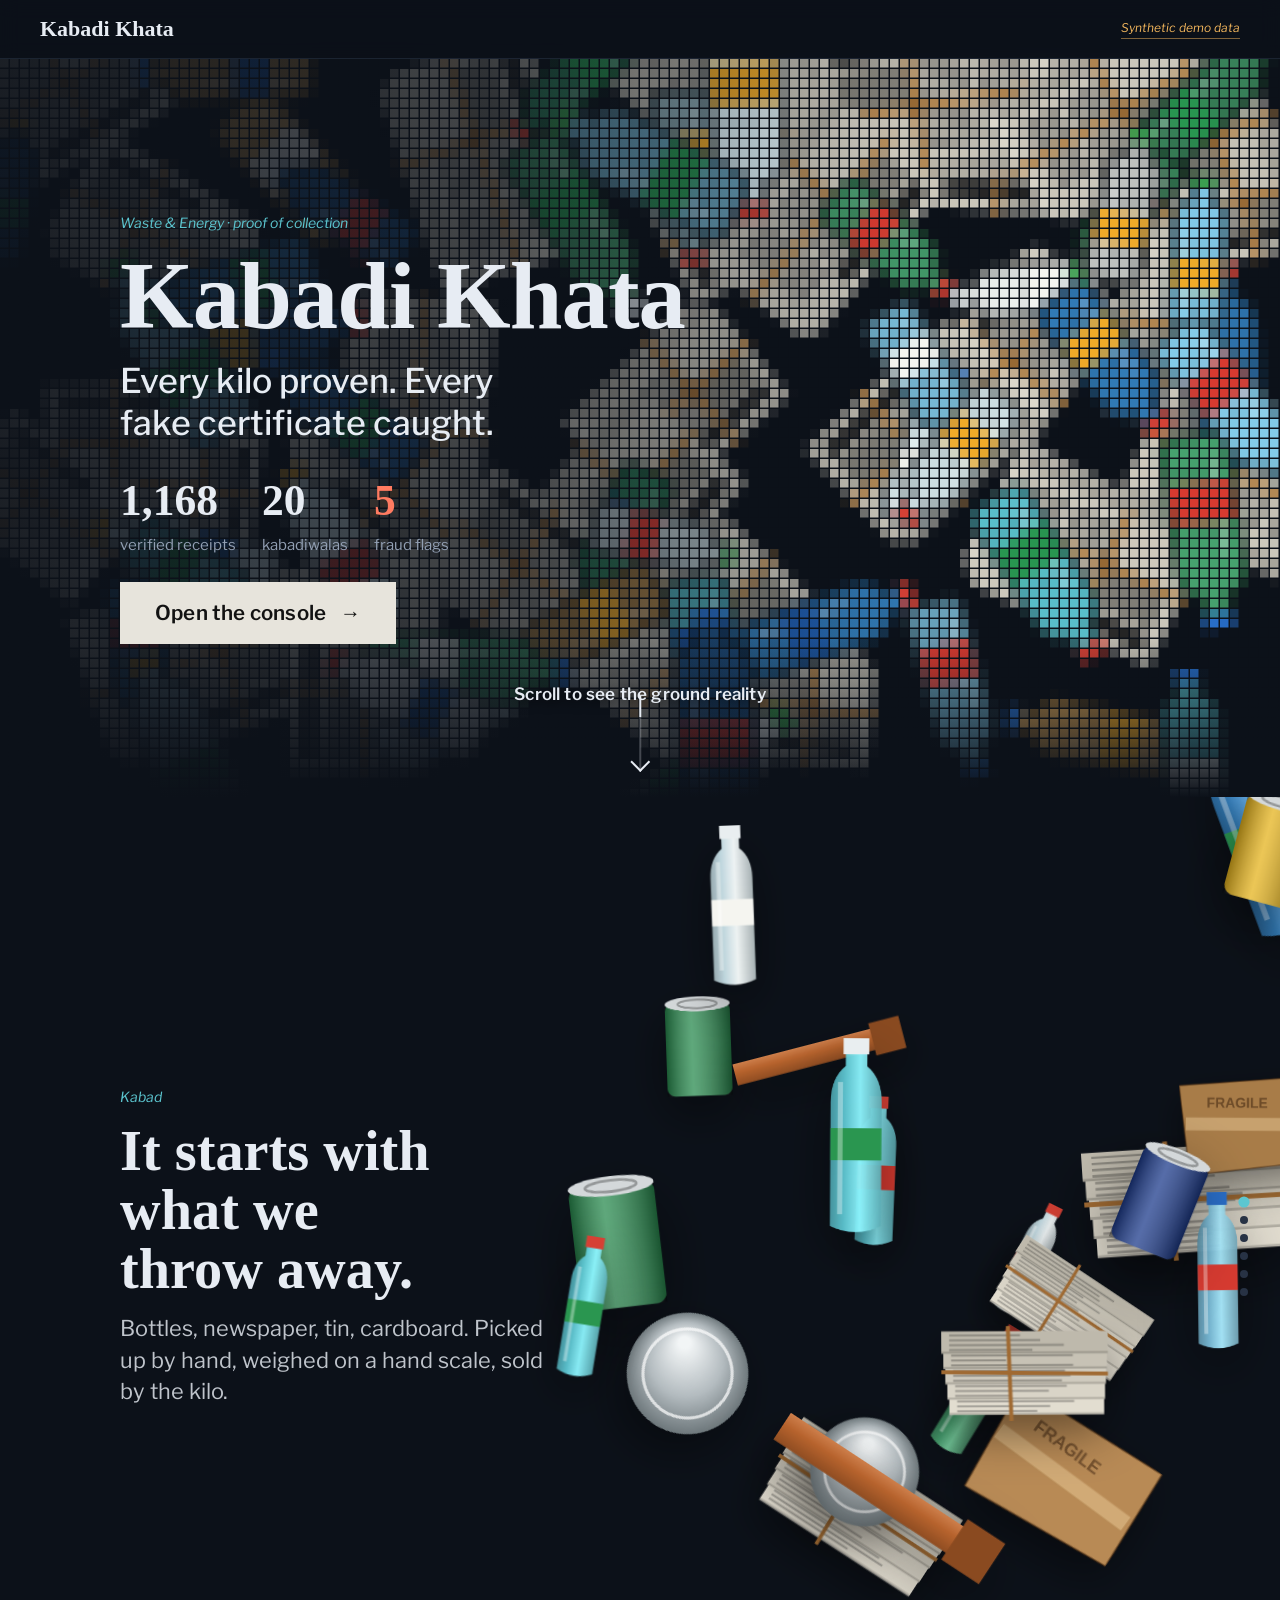
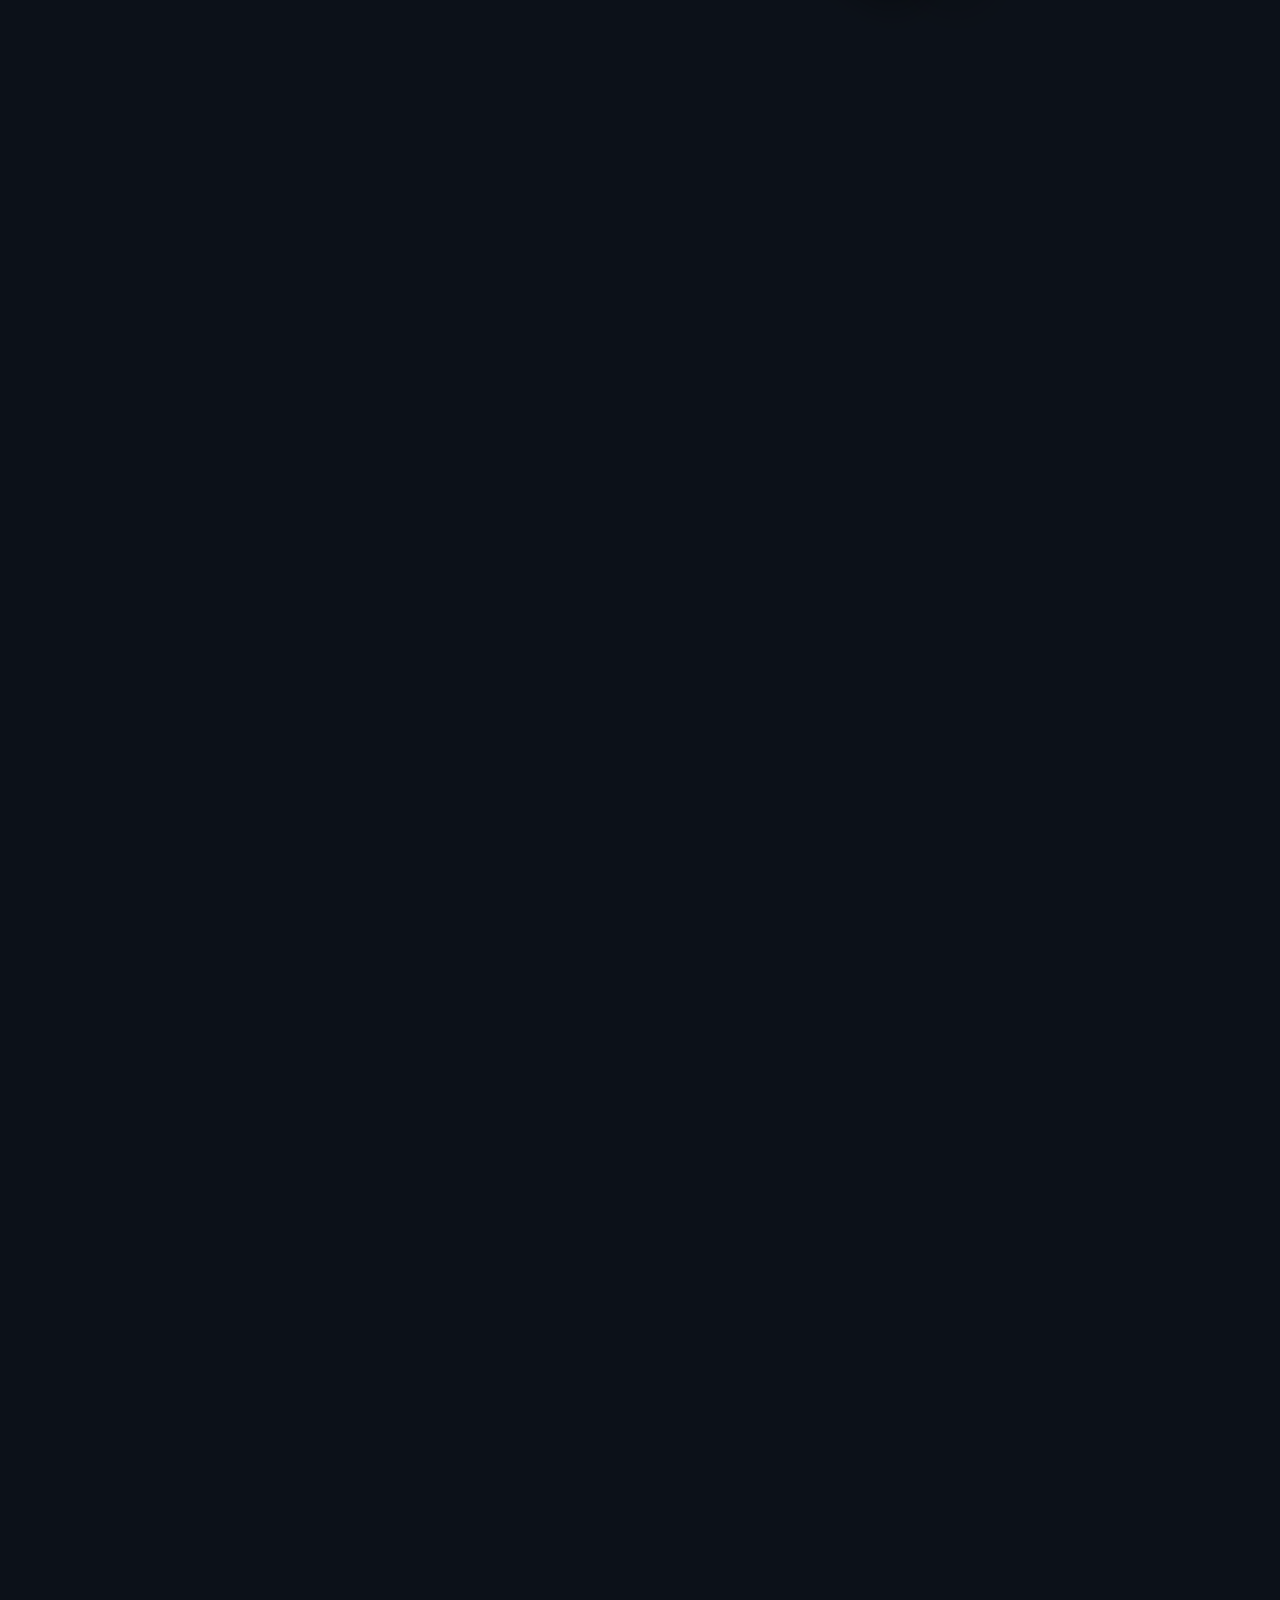
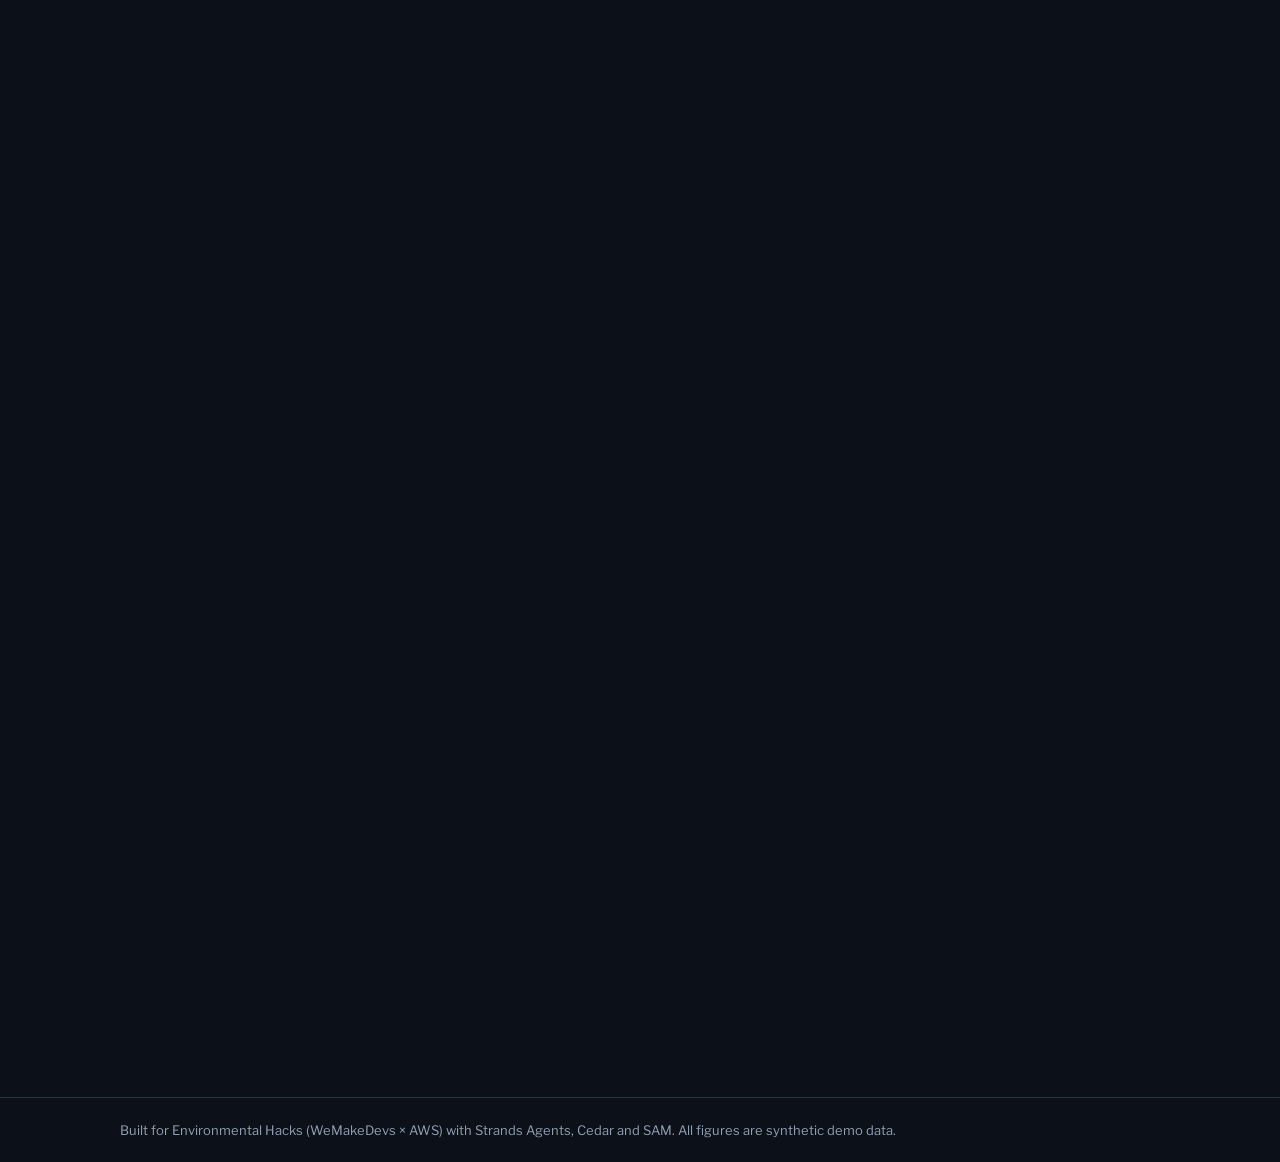
==== web/index.html @ 4a2516a5 "Landing: a scroll cue to the ground reality, and the story opens on a full scene instead of a blank " ====
<!doctype html>
<meta charset="utf-8">
<title>Kabadi Khata</title>
<meta name="description" content="Proof-of-collection ledger for kabadiwalas and a fraud radar for EPR recycling certificates.">
<link rel="preconnect" href="https://fonts.googleapis.com">
<link rel="stylesheet" href="https://fonts.googleapis.com/css2?family=Libre+Franklin:ital,wght@0,400;0,500;0,600;0,700;0,800;1,400&family=JetBrains+Mono:wght@400;600&family=Old+Standard+TT:ital,wght@0,400;0,700;1,400&display=swap">
<link rel="stylesheet" href="style.css">

<header class="topbar">
  <a class="brand" href="index.html"><span class="brand-mark" aria-hidden="true"></span>Kabadi Khata</a>
  <span class="spacer"></span>
  <span class="badge-synth" title="All data on this site is synthetic demo data">Synthetic demo data</span>
</header>

<main>
  <section class="hero" aria-label="Kabadi Khata">
    <canvas id="mosaic" aria-hidden="true"></canvas>
    <div id="tags" class="tags" aria-hidden="true"></div>
    <div class="hero-scrim"></div>
    <div class="hero-copy">
      <span class="eyebrow">Waste &amp; Energy · proof of collection</span>
      <h1>Kabadi Khata</h1>
      <p class="tagline">Every kilo proven. Every fake certificate caught.</p>
      <div class="stats" id="stats">
        <div class="stat"><b data-k="receipts">1,168</b><span>verified receipts</span></div>
        <div class="stat"><b data-k="kabadiwalas">20</b><span>kabadiwalas</span></div>
        <div class="stat alert"><b data-k="flags">5</b><span>fraud flags</span></div>
      </div>
      <div class="hero-actions">
        <a class="btn btn-primary btn-lg" href="console.html">Open the console <span class="arr">→</span></a>
      </div>
    </div>
    <a class="scroll-cue" href="#how"><span>Scroll to see the ground reality</span><i aria-hidden="true"></i></a>
  </section>

  <!-- Scroll story: the stage stays pinned; scrolling drives every scene (story.js). -->
  <section class="story" id="how" aria-label="Why Kabadi Khata">
    <div class="stage">

      <!-- 1. scrap flies in -->
      <div class="layer" id="sc-scrap">
        <div class="float-field" id="field" aria-hidden="true"></div>
        <div class="scrap-copy">
          <span class="eyebrow">Kabad</span>
          <h2 class="news-h">It starts with what we throw away.</h2>
          <p>Bottles, newspaper, tin, cardboard. Picked up by hand, weighed on a hand scale, sold by the kilo.</p>
        </div>
      </div>

      <!-- 2. a tied bundle of raddi (photo) -->
      <div class="layer" id="sc-bundle" aria-hidden="true">
        <div class="raddi" id="raddi">
          <img src="img/raddi.jpg" alt="">
          <img src="img/raddi-untied.jpg" alt="" class="untied" id="untied" onerror="this.remove()">
        </div>
        <span class="ai-label">AI-generated image</span>
      </div>

      <!-- 3. clipping one -->
      <div class="layer clip-layer" id="sc-clip1">
        <article class="clipping">
          <span class="topic">Recycling</span>
          <h2 class="clip-h">6 lakh fake recycling certificates</h2>
          <p class="clip-p"><mark id="hl1">In 2024, the NGT took up CPCB's finding of 6 lakh fake recycling (EPR) certificates from four plastic recyclers.</mark></p>
          <p class="clip-src">Source: SCC Online, 31 July 2024 (NGT notice to CPCB and MoEFCC)</p>
        </article>
        <div class="dof" aria-hidden="true"></div>
        <div class="big-red" id="big1">6,00,000</div>
      </div>

      <!-- 4. clipping two -->
      <div class="layer clip-layer" id="sc-clip2">
        <article class="clipping tilt">
          <span class="topic">The people behind it</span>
          <h2 class="clip-h">No receipt. No record.</h2>
          <p class="clip-p">Kabadiwalas <mark id="hl2">deal in cash, with no paper or GST trail</mark>, and experts want them recognised as collection agents.</p>
          <p class="clip-src">Paraphrased from Mongabay India, May 2026</p>
        </article>
        <div class="dof" aria-hidden="true"></div>
      </div>

      <!-- 5. her -->
      <div class="layer" id="sc-her">
        <div class="photo-wrap" id="photo"><img src="img/kabadiwala.jpg" alt="An elderly woman carrying a tied bundle of newspapers on her head (AI-generated image)"></div>
        <div class="photo-wrap close" id="photo2"><img src="img/kabadiwala-close.jpg" alt="Close-up of her face, eyes full of tears (AI-generated image)"></div>
        <div class="grain" aria-hidden="true"></div>
        <div class="her-copy" id="her1">
          <span class="eyebrow">This is who carries it</span>
          <h2 class="news-h">Every bundle of raddi passes through hands like hers.</h2>
        </div>
        <div class="her-copy end" id="her2">
          <h2 class="news-h">She is paid by the kilo, in cash. Nothing is written down.</h2>
          <ul>
            <li>No receipt, so no proof of what she earns, and no bank can see her work.</li>
            <li>The 2026 waste rules bar working with collectors who are not registered.</li>
            <li>Lakhs of kabadiwalas like her keep India's recycling running, and not one kilo of it is on paper.</li>
          </ul>
        </div>
        <span class="ai-label">AI-generated image</span>
      </div>

      <!-- 6. the answer -->
      <div class="layer" id="sc-cta">
        <div class="cta-copy">
          <span class="eyebrow">Kabadi Khata</span>
          <h2 class="news-h big">We put every kilo on paper.</h2>
          <p>A receipt for her, a fraud radar for the auditor, and proof a brand can check.</p>
          <div class="hero-actions"><a class="btn btn-primary btn-lg" href="console.html">Open the console <span class="arr">→</span></a></div>
        </div>
      </div>

      <ol class="story-dots" aria-hidden="true"><li></li><li></li><li></li><li></li><li></li><li></li></ol>
    </div>
  </section>
</main>

<footer>
  <div class="wrap">Built for Environmental Hacks (WeMakeDevs × AWS) with Strands Agents, Cedar and SAM. All figures are synthetic demo data.</div>
</footer>

<script src="mosaic.js"></script>
<script src="story.js"></script>
<script>
// Live numbers from the API when served by web/server.py; the static figures above stay if it is unreachable.
(async function () {
  const get = (p, who) => fetch("/api" + p, { headers: { "X-Principal": who } }).then((r) => (r.ok ? r.json() : Promise.reject(r.status)));
  try {
    const [flags, kws] = await Promise.all([get("/flags", "au-1"), get("/actors?role=kabadiwala", "au-1")]);
    const chains = await Promise.all(kws.map((k) => get("/receipts?collector_id=" + encodeURIComponent(k.actor_id), "au-1")));
    const n = chains.reduce((s, c) => s + c.receipts.length, 0);
    const set = (k, v) => { const el = document.querySelector(`[data-k="${k}"]`); if (el) el.textContent = v.toLocaleString("en-IN"); };
    set("receipts", n); set("kabadiwalas", kws.length);
    if (flags.length) set("flags", flags.length);
  } catch (e) { /* static preview: keep the seeded figures */ }
})();
</script>
---- web/style.css ----
/* Kabadi Khata web: bluish-black ground, bottle-cyan accent, receipt-mono for data. */
:root {
  --bg: #0c1119;          /* bluish black */
  --bg-2: #131a25;        /* raised surface */
  --bg-3: #1b2432;        /* hover / inset */
  --line: #273244;
  --fg: #e7ecf3;
  --muted: #929fb3;
  --accent: #5cc6d0;      /* PET-bottle cyan */
  --accent-ink: #0f2a2d;
  --ok: #7fd18b;
  --warn: #f2b65c;
  --bad: #ff7b61;
  --font-display: "Old Standard TT", Georgia, "Times New Roman", serif;
  --font-body: "Libre Franklin", "Helvetica Neue", Arial, sans-serif;
  --font-mono: "JetBrains Mono", ui-monospace, Menlo, monospace;
  color-scheme: dark;
}
* { box-sizing: border-box; }
body { background: var(--bg); color: var(--fg); font-family: var(--font-body); font-size: 16px; line-height: 1.55; margin: 0; }
a { color: var(--accent); }
:focus-visible { outline: 2px solid var(--accent); outline-offset: 3px; border-radius: 4px; }

/* top bar */
.topbar { position: sticky; top: env(safe-area-inset-top, 0px); z-index: 10; display: flex; align-items: center; gap: 12px;
  padding: 12px clamp(16px, 4vw, 40px); background: color-mix(in srgb, var(--bg) 82%, transparent); backdrop-filter: blur(10px);
  border-bottom: 1px solid color-mix(in srgb, var(--line) 60%, transparent); }
.brand { font-family: var(--font-display); font-weight: 700; font-size: 22px; letter-spacing: 0; color: var(--fg); text-decoration: none; display: flex; align-items: center; gap: 8px; }
.brand-mark { display: none; }
.spacer { flex: 1; }
.badge-synth { font-family: var(--font-body); font-size: 12px; font-style: italic; color: var(--warn); white-space: nowrap;
  border-bottom: 1px solid color-mix(in srgb, var(--warn) 50%, transparent); padding-bottom: 1px; }

/* buttons */
.btn { display: inline-flex; align-items: center; gap: 10px; font: 600 15px/1 var(--font-body); padding: 13px 20px; border-radius: 0;
  border: 1.5px solid transparent; cursor: pointer; text-decoration: none; transition: background .15s ease, color .15s ease; }
.btn-primary { background: #e7e4dc; color: #121212; border-color: #e7e4dc; }
.btn-primary:hover { background: transparent; color: #e7e4dc; }
.btn-ghost { background: transparent; color: var(--fg); border-color: var(--line); }
.btn-ghost:hover { border-color: var(--fg); }
/* the one action that matters on a screen is the biggest thing to click */
.btn-lg { font-size: clamp(18px, 1.6vw, 21px); padding: 20px 34px; gap: 14px; letter-spacing: .01em; }
.btn-lg .arr { transition: transform .2s; } .btn-lg:hover .arr { transform: translateX(5px); }
.hero-actions { align-items: center; gap: 14px 22px; }
.hero-actions .btn-ghost { border-color: transparent; padding-inline: 4px; text-decoration: underline; text-underline-offset: 5px; }
@media (max-width: 560px) { .hero-actions .btn-lg { width: 100%; justify-content: center; } }

/* hero */
.hero { position: relative; height: clamp(540px, 82vh, 780px); overflow: hidden; }
.hero canvas { position: absolute; inset: 0; width: 100%; height: 100%; display: block; cursor: crosshair; }
.hero-scrim { position: absolute; inset: 0; pointer-events: none;
  background: linear-gradient(90deg, color-mix(in srgb, var(--bg) 92%, transparent) 0%, color-mix(in srgb, var(--bg) 70%, transparent) 38%, transparent 70%),
              linear-gradient(0deg, var(--bg) 0%, transparent 22%); }
.hero-copy { position: absolute; left: max(clamp(16px, 4vw, 40px), calc((100% - 1120px) / 2 + clamp(16px, 4vw, 40px))); bottom: clamp(120px, 17vh, 170px); max-width: min(700px, calc(100% - 32px));
  display: grid; gap: 18px; pointer-events: none; }
.hero-copy > * { pointer-events: auto; }
.eyebrow { font-family: var(--font-body); font-size: 14px; font-style: italic; color: var(--accent); }
.hero h1 { font-family: var(--font-display); font-weight: 700; font-size: clamp(48px, 7.4vw, 96px); line-height: .95; letter-spacing: -.01em; margin: 0; }
.hero .tagline { font-size: clamp(24px, 3vw, 34px); line-height: 1.25; color: var(--fg); margin: 0; text-wrap: balance; font-weight: 500; }
.stats { display: flex; flex-wrap: wrap; gap: 10px 26px; margin: 4px 0 6px; }
.stat { display: grid; gap: 0; }
.stat b { font-family: var(--font-display); font-weight: 700; font-size: clamp(34px, 3.4vw, 44px); font-variant-numeric: tabular-nums; }
.stat span { font-size: 15px; color: var(--muted); }
.stat.alert b { color: var(--bad); }
.hero-actions { display: flex; flex-wrap: wrap; gap: 10px; }
.hint { font-family: var(--font-mono); font-size: 11px; color: var(--muted); position: absolute; right: clamp(16px, 4vw, 40px); bottom: 18px; pointer-events: none; }

/* receipt tags that pop out of the mosaic */
.tags { position: absolute; inset: 0; pointer-events: none; }
.tag { position: absolute; transform: translate(-50%, -120%) scale(.8); opacity: 0; transition: opacity .18s ease, transform .18s ease;
  font-family: var(--font-mono); font-size: 11px; line-height: 1.35; white-space: nowrap; color: #1d2422;
  background: #f4f1e6; padding: 6px 8px 7px; border-radius: 0; box-shadow: 0 6px 18px rgba(0,0,0,.35);
  border-top: 2px dashed #c9c3b0; }
.tag.on { opacity: 1; transform: translate(-50%, -120%) scale(1); }
.tag .ok { color: #2f8a46; font-weight: 600; }
.tag .id { color: #6b6a63; }

/* sections below the hero */
.wrap { max-width: 1120px; margin: 0 auto; padding-inline: clamp(16px, 4vw, 40px); }
.problem { padding-block: 56px 24px; display: grid; gap: 10px; max-width: 70ch; }
.problem p { margin: 0; color: var(--muted); }
.problem .big { font-family: var(--font-display); font-size: clamp(24px, 3.2vw, 34px); line-height: 1.15; color: var(--fg); letter-spacing: -.02em; text-wrap: balance; }
.steps { display: grid; grid-template-columns: repeat(auto-fit, minmax(240px, 1fr)); gap: 14px; padding-block: 24px 72px; }
.step { background: var(--bg-2); border: 1px solid var(--line); border-radius: 14px; padding: 20px; display: grid; gap: 8px; align-content: start; min-width: 0; }
.step .n { font-family: var(--font-mono); font-size: 12px; color: var(--accent); }
.step h3 { font-family: var(--font-display); font-size: 20px; margin: 0; letter-spacing: -.01em; }
.step p { margin: 0; color: var(--muted); font-size: 15px; }
footer { border-top: 1px solid var(--line); padding-block: 22px; color: var(--muted); font-size: 13px; }

@media (prefers-reduced-motion: reduce) { .tag, .btn { transition: none; } }

/* ---------- scroll story ---------- */
.story { position: relative; height: 1100vh; }
.stage { position: sticky; top: 0; height: 100vh; overflow: hidden; }
.layer { position: absolute; inset: 0; opacity: 0; visibility: hidden; will-change: opacity, transform; }
.story-dots { position: absolute; right: clamp(12px, 3vw, 32px); top: 50%; transform: translateY(-50%); list-style: none; margin: 0; padding: 0; display: grid; gap: 10px; z-index: 5; }
.story-dots li { width: 8px; height: 8px; border-radius: 50%; background: var(--line); transition: background .2s, transform .2s; }
.story-dots li.on { background: var(--accent); transform: scale(1.4); }
.news-h { font-family: var(--font-display); font-weight: 700; font-size: clamp(30px, 4.4vw, 58px); line-height: 1.05; letter-spacing: 0; margin: 0; text-wrap: balance; }
.news-h.big { font-size: clamp(40px, 6vw, 84px); }

/* 1. floating scrap */
.float-field { position: absolute; inset: 0; }
.float-field canvas { position: absolute; left: 0; top: 0; will-change: transform; filter: drop-shadow(0 18px 24px rgba(0,0,0,.45)); }
.scrap-copy { position: absolute; left: max(clamp(16px, 4vw, 40px), calc((100% - 1120px) / 2 + clamp(16px, 4vw, 40px))); top: 50%; transform: translateY(-50%);
  max-width: min(440px, calc(100% - 32px)); display: grid; gap: 14px; z-index: 2; }
.scrap-copy p, .her-copy p, .cta-copy p { margin: 0; color: var(--fg); opacity: .82; font-size: clamp(19px, 1.7vw, 23px); line-height: 1.45; }

/* 2. bundle of raddi (photo) */
#sc-bundle { background: #0a0d12; }
.raddi { position: absolute; left: 50%; top: 50%; width: 100vw; aspect-ratio: 2400 / 1792; transform-origin: 0 0; will-change: transform; }
.raddi img { position: absolute; inset: 0; width: 100%; height: 100%; object-fit: cover; display: block; }
.raddi img.untied { opacity: 0; }
@media (max-aspect-ratio: 2400/1792) { .raddi { width: auto; height: 100vh; } }

/* 3-4. clippings: a camera close-up of real newsprint */
.clip-layer { display: grid; place-items: center; background: #0a0d12; perspective: 1400px; }
.clipping { position: relative; width: min(1500px, 116vw); min-height: 78vh; padding: 9vh 12vw 9vh 16vw; color: #1a1a19; display: grid; align-content: center; gap: 22px;
  background-color: #e4e2dc; transform-style: preserve-3d; box-shadow: 0 50px 120px rgba(0,0,0,.7);
  background-image:
    radial-gradient(ellipse at 38% 32%, rgba(255,255,255,.35), rgba(255,255,255,0) 55%),
    url("data:image/svg+xml,%3Csvg xmlns='http://www.w3.org/2000/svg' width='220' height='220'%3E%3Cfilter id='n'%3E%3CfeTurbulence type='fractalNoise' baseFrequency='.75' numOctaves='3' seed='4'/%3E%3CfeColorMatrix values='0 0 0 0 .2  0 0 0 0 .2  0 0 0 0 .18  0 0 0 .22 0'/%3E%3C/filter%3E%3Crect width='220' height='220' filter='url(%23n)'/%3E%3C/svg%3E"); }
.clipping::before { content: ""; position: absolute; left: 2.5vw; top: 6vh; bottom: 6vh; width: 9vw;     /* the neighbouring column, cut off */
  background: repeating-linear-gradient(180deg, rgba(30,30,30,.55) 0 3px, transparent 3px 15px); filter: blur(1.2px); opacity: .55;
  mask-image: linear-gradient(90deg, #000 40%, transparent); border-right: 1px solid rgba(0,0,0,.25); }
.clipping::after { content: ""; position: absolute; inset: 0; pointer-events: none;                    /* uneven light, lens falloff */
  background: radial-gradient(ellipse 75% 70% at 46% 46%, transparent 45%, rgba(10,12,18,.55) 100%); }
.clip-layer .dof { position: absolute; inset: 0; pointer-events: none; backdrop-filter: blur(2.5px); -webkit-backdrop-filter: blur(2.5px);
  mask-image: radial-gradient(ellipse 60% 55% at 46% 48%, transparent 55%, #000 95%); -webkit-mask-image: radial-gradient(ellipse 60% 55% at 46% 48%, transparent 55%, #000 95%); }
.clipping .topic, .clipping .clip-h, .clipping .clip-p, .clipping .clip-src { position: relative; z-index: 1; text-shadow: 0 0 .7px rgba(0,0,0,.55), 0 0 2px rgba(0,0,0,.12); }
.topic { font-family: var(--font-body); font-weight: 700; letter-spacing: .14em; text-transform: uppercase; font-size: clamp(14px, 1.3vw, 19px); width: fit-content; border-bottom: 5px solid #1a1a19; padding-bottom: 6px; }
.clip-h { font-family: "Old Standard TT", Georgia, serif; font-weight: 700; font-size: clamp(40px, 6.4vw, 104px); line-height: 1; margin: 0; letter-spacing: -.01em; text-wrap: balance;
  border-bottom: 5px solid #b0251c; padding-bottom: 18px; max-width: 16ch; }
.clip-p { font-family: "Old Standard TT", Georgia, serif; font-style: italic; font-size: clamp(22px, 2.9vw, 44px); line-height: 1.3; margin: 0; max-width: 30ch; }
.clip-p mark { color: inherit; mix-blend-mode: multiply; padding: .02em .12em;
  background: linear-gradient(100deg, rgba(198,232,40,.0) 0, rgba(198,232,40,.92) .4em, rgba(206,240,52,.88) calc(100% - .5em), rgba(198,232,40,.0) 100%) no-repeat 0 62% / var(--hl, 0%) 86%;
  box-decoration-break: clone; -webkit-box-decoration-break: clone; }
.clip-src { font-family: var(--font-mono); font-size: 13px; color: #55534c; margin: 0; }
.big-red { position: absolute; left: 50%; top: 50%; transform: translate(-50%, -50%) scale(.3); opacity: 0; pointer-events: none; z-index: 4;
  font-family: var(--font-display); font-weight: 700; font-size: clamp(80px, 17vw, 260px); letter-spacing: -.05em; color: var(--bad);
  text-shadow: 0 10px 50px rgba(0,0,0,.6); white-space: nowrap; }

/* 5. her */
#sc-her { background: #07090d; }
.photo-wrap { position: absolute; left: 50%; top: 50%; height: 88vh; aspect-ratio: 591 / 1024; transform-origin: 0 0; will-change: transform; }
.photo-wrap img { width: 100%; height: 100%; display: block; filter: contrast(1.05); }
.photo-wrap.close { aspect-ratio: 1792 / 2400; opacity: 0; }
.her-copy ul { margin: 0; padding-left: 1.1em; display: grid; gap: 8px; color: var(--fg); font-size: 17px; }
.grain { position: absolute; inset: 0; pointer-events: none; opacity: .18; mix-blend-mode: overlay;
  background-image: url("data:image/svg+xml,%3Csvg xmlns='http://www.w3.org/2000/svg' width='200' height='200'%3E%3Cfilter id='g'%3E%3CfeTurbulence type='fractalNoise' baseFrequency='.85' numOctaves='3'/%3E%3C/filter%3E%3Crect width='200' height='200' filter='url(%23g)'/%3E%3C/svg%3E"); }
.her-copy { position: absolute; left: max(clamp(16px, 4vw, 40px), calc((100% - 1120px) / 2 + clamp(16px, 4vw, 40px))); top: 50%; transform: translateY(-50%);
  max-width: min(420px, calc(100% - 32px)); display: grid; gap: 14px; z-index: 2; padding: 22px; background: rgba(7,9,13,.74); }
.her-copy.end { left: 50%; right: auto; top: auto; bottom: 6vh; transform: translateX(-50%); opacity: 0; max-width: min(860px, calc(100% - 32px)); width: max-content; text-align: center; justify-items: center; background: rgba(7,9,13,.8); }
.her-copy.end .news-h { font-size: clamp(28px, 3.4vw, 48px); }
.her-copy.end ul { text-align: left; font-size: clamp(17px, 1.5vw, 21px); gap: 10px; }
.ai-label { position: absolute; right: 18px; bottom: 16px; font-family: var(--font-mono); font-size: 11px; color: #c9c9c9; background: rgba(0,0,0,.55); padding: 3px 8px; z-index: 3; }

/* 6. answer */
#sc-cta { display: grid; place-items: center; text-align: center; }
.cta-copy { display: grid; gap: 16px; justify-items: center; max-width: 760px; padding-inline: 20px; }

/* reduced motion: no pinning, every scene shown in its final state */
.story.static { height: auto; }
.story.static .stage { position: static; height: auto; display: grid; }
.story.static .layer { position: relative; min-height: 100vh; opacity: 1; visibility: visible; }
@media (max-width: 760px) { .scrap-copy, .her-copy { top: auto; bottom: 8vh; transform: none; } .her-copy.end { bottom: 6vh; transform: translateX(-50%); width: auto; } }
@media (max-width: 700px) {
  .hero-scrim { background: linear-gradient(0deg, var(--bg) 0%, color-mix(in srgb, var(--bg) 88%, transparent) 55%, color-mix(in srgb, var(--bg) 35%, transparent) 80%, transparent 100%); }
  .hint { display: none; }
}

/* a reason to scroll: the cue at the bottom of the hero */
html { scroll-behavior: smooth; }
.scroll-cue { position: absolute; left: 50%; bottom: 26px; transform: translateX(-50%); z-index: 3; display: grid; justify-items: center; gap: 10px;
  color: var(--fg); text-decoration: none; font-size: 17px; font-weight: 600; letter-spacing: .01em; text-shadow: 0 2px 12px rgba(0,0,0,.8); white-space: nowrap; text-align: center; }
.scroll-cue i { position: relative; width: 2px; height: 54px; background: color-mix(in srgb, var(--fg) 25%, transparent); overflow: hidden; }
.scroll-cue i::before { content: ""; position: absolute; left: 0; top: -40%; width: 100%; height: 40%; background: var(--fg); animation: drip 1.6s cubic-bezier(.6,0,.4,1) infinite; }
.scroll-cue i::after { content: ""; position: absolute; left: 50%; bottom: 0; width: 12px; height: 12px; border-right: 2px solid var(--fg); border-bottom: 2px solid var(--fg);
  transform: translate(-50%, -2px) rotate(45deg); }
.scroll-cue i { overflow: visible; }
.scroll-cue:hover span { text-decoration: underline; text-underline-offset: 5px; }
@keyframes drip { 0% { top: -40%; } 100% { top: 100%; } }
.hint { bottom: auto; top: 18px; }
@media (max-width: 700px) { .scroll-cue { bottom: 16px; font-size: 15px; } .scroll-cue i { height: 40px; } }
@media (prefers-reduced-motion: reduce) { html { scroll-behavior: auto; } .scroll-cue i::before { animation: none; top: 0; height: 100%; } }
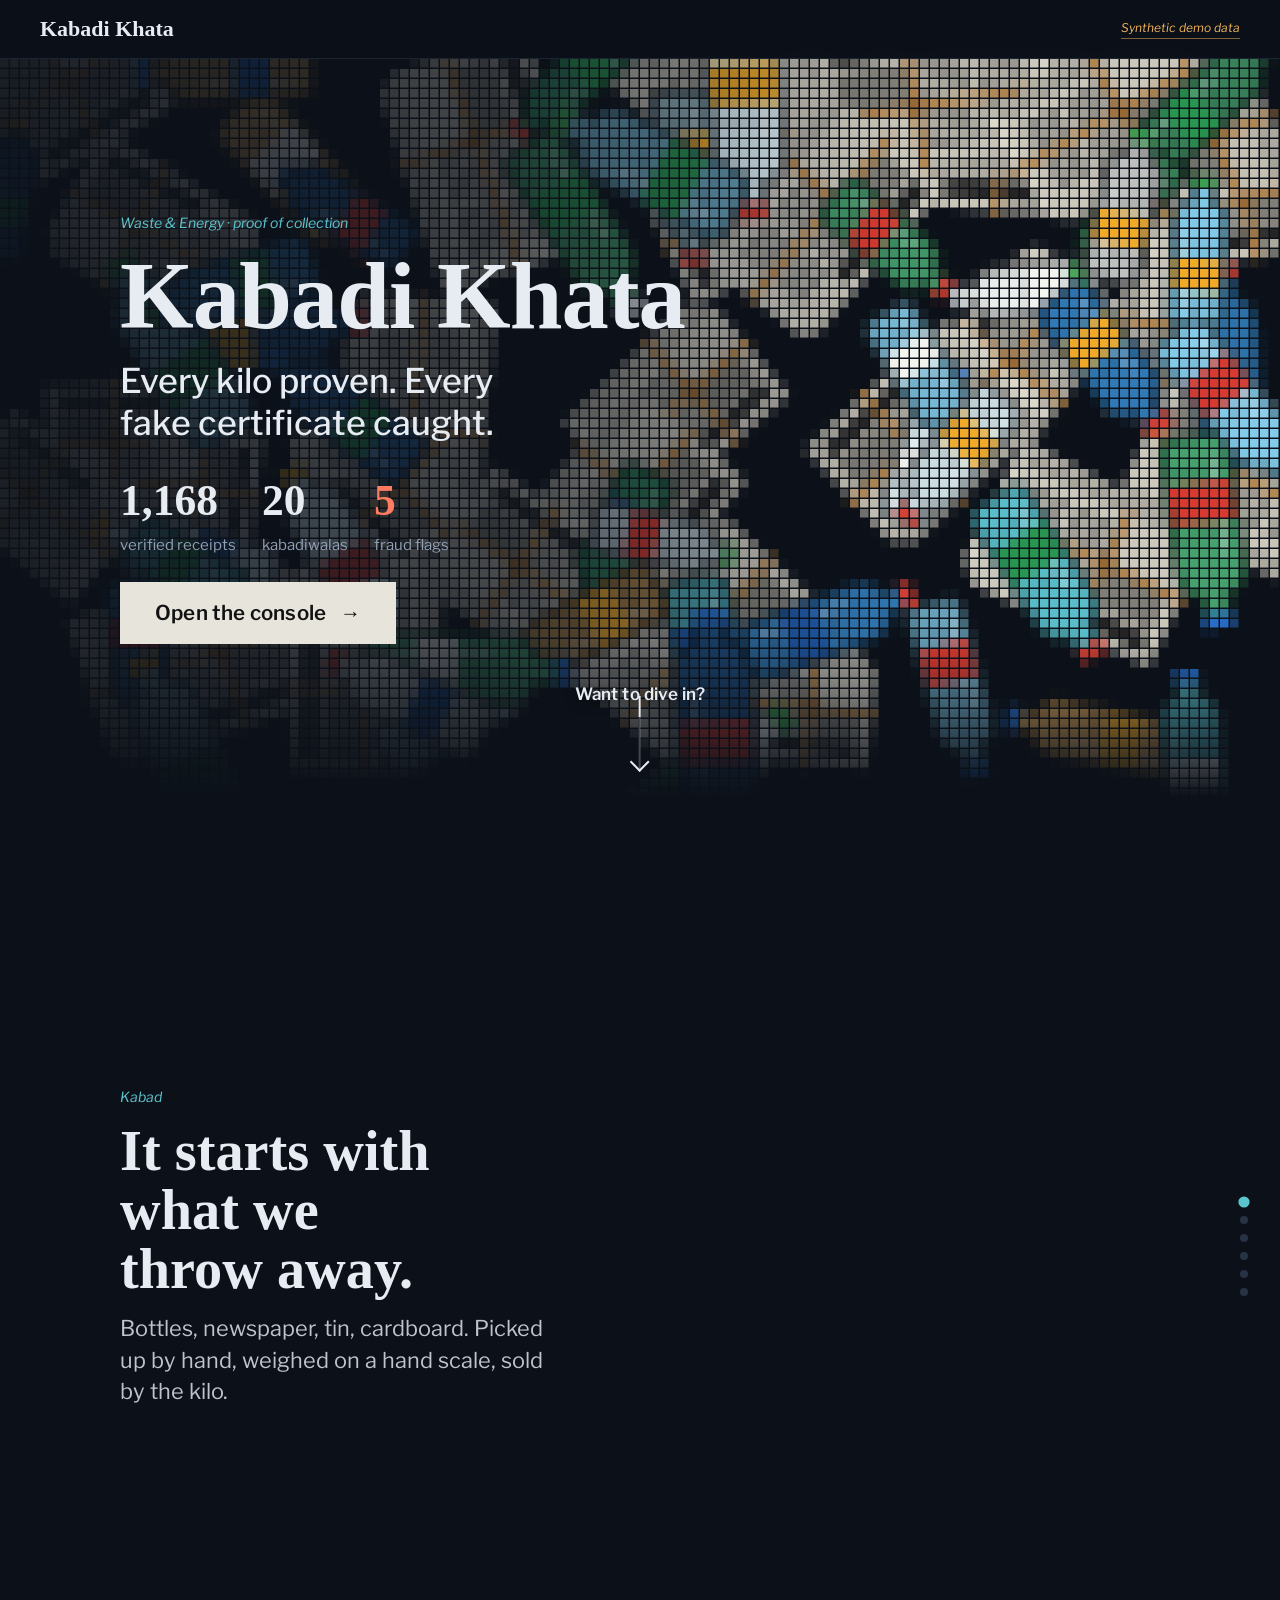
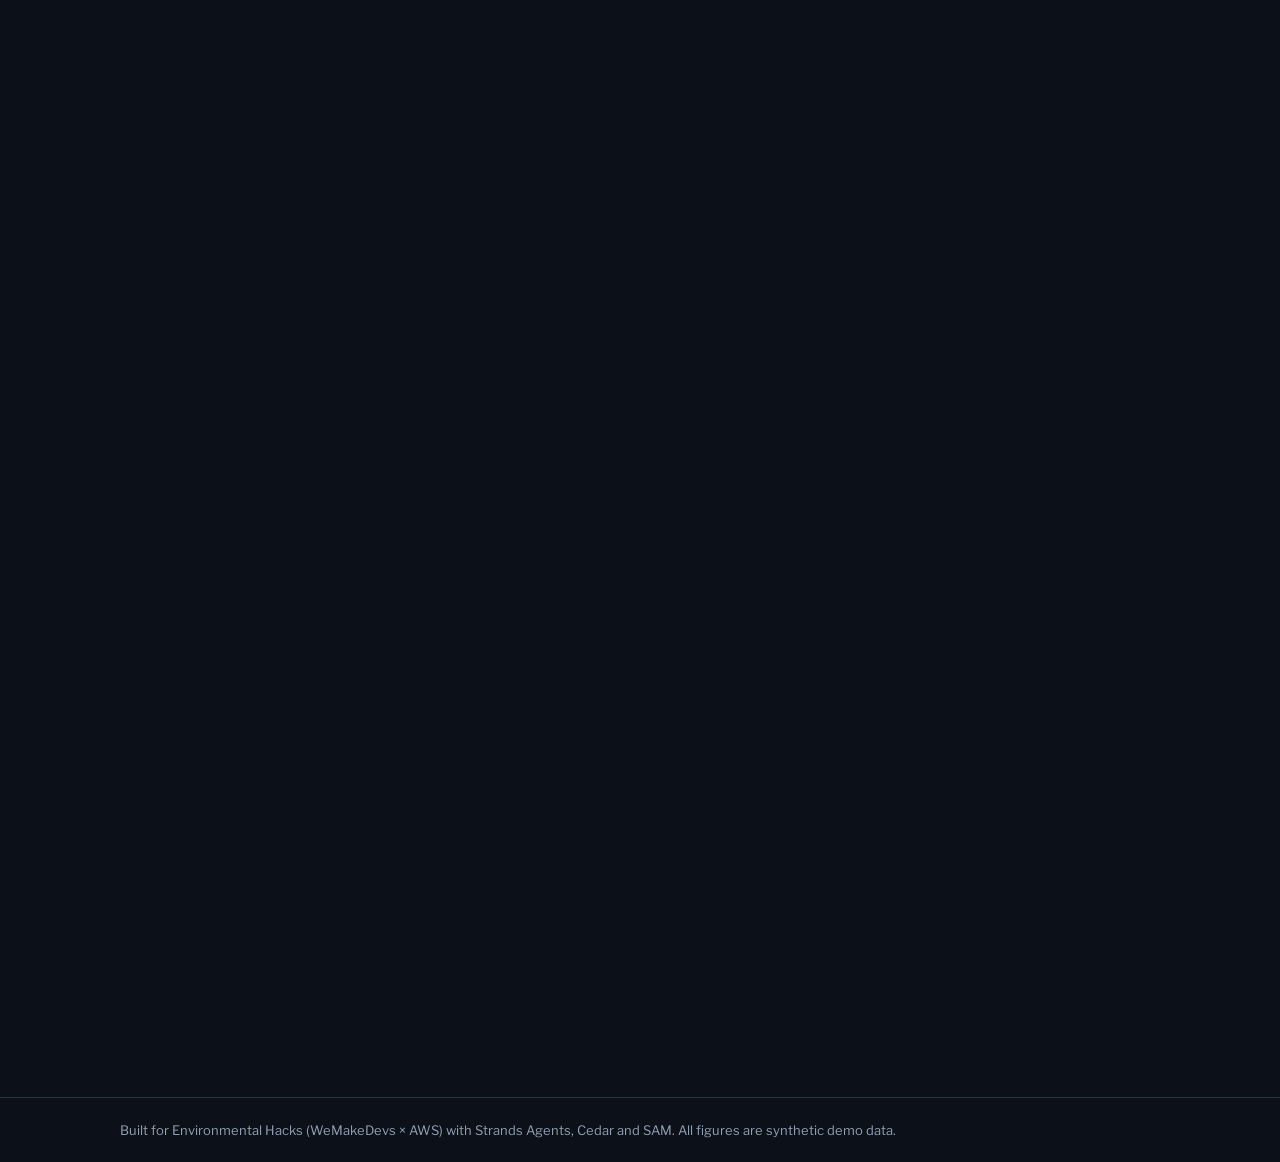
==== commit f1c316ff: "Landing: scroll cue reads "Want to dive in?"" ====
--- a/web/index.html
+++ b/web/index.html
@@ -30,7 +30,7 @@
         <a class="btn btn-primary btn-lg" href="console.html">Open the console <span class="arr">→</span></a>
       </div>
     </div>
-    <a class="scroll-cue" href="#how"><span>Scroll to see the ground reality</span><i aria-hidden="true"></i></a>
+    <a class="scroll-cue" href="#how"><span>Want to dive in?</span><i aria-hidden="true"></i></a>
   </section>
 
   <!-- Scroll story: the stage stays pinned; scrolling drives every scene (story.js). -->
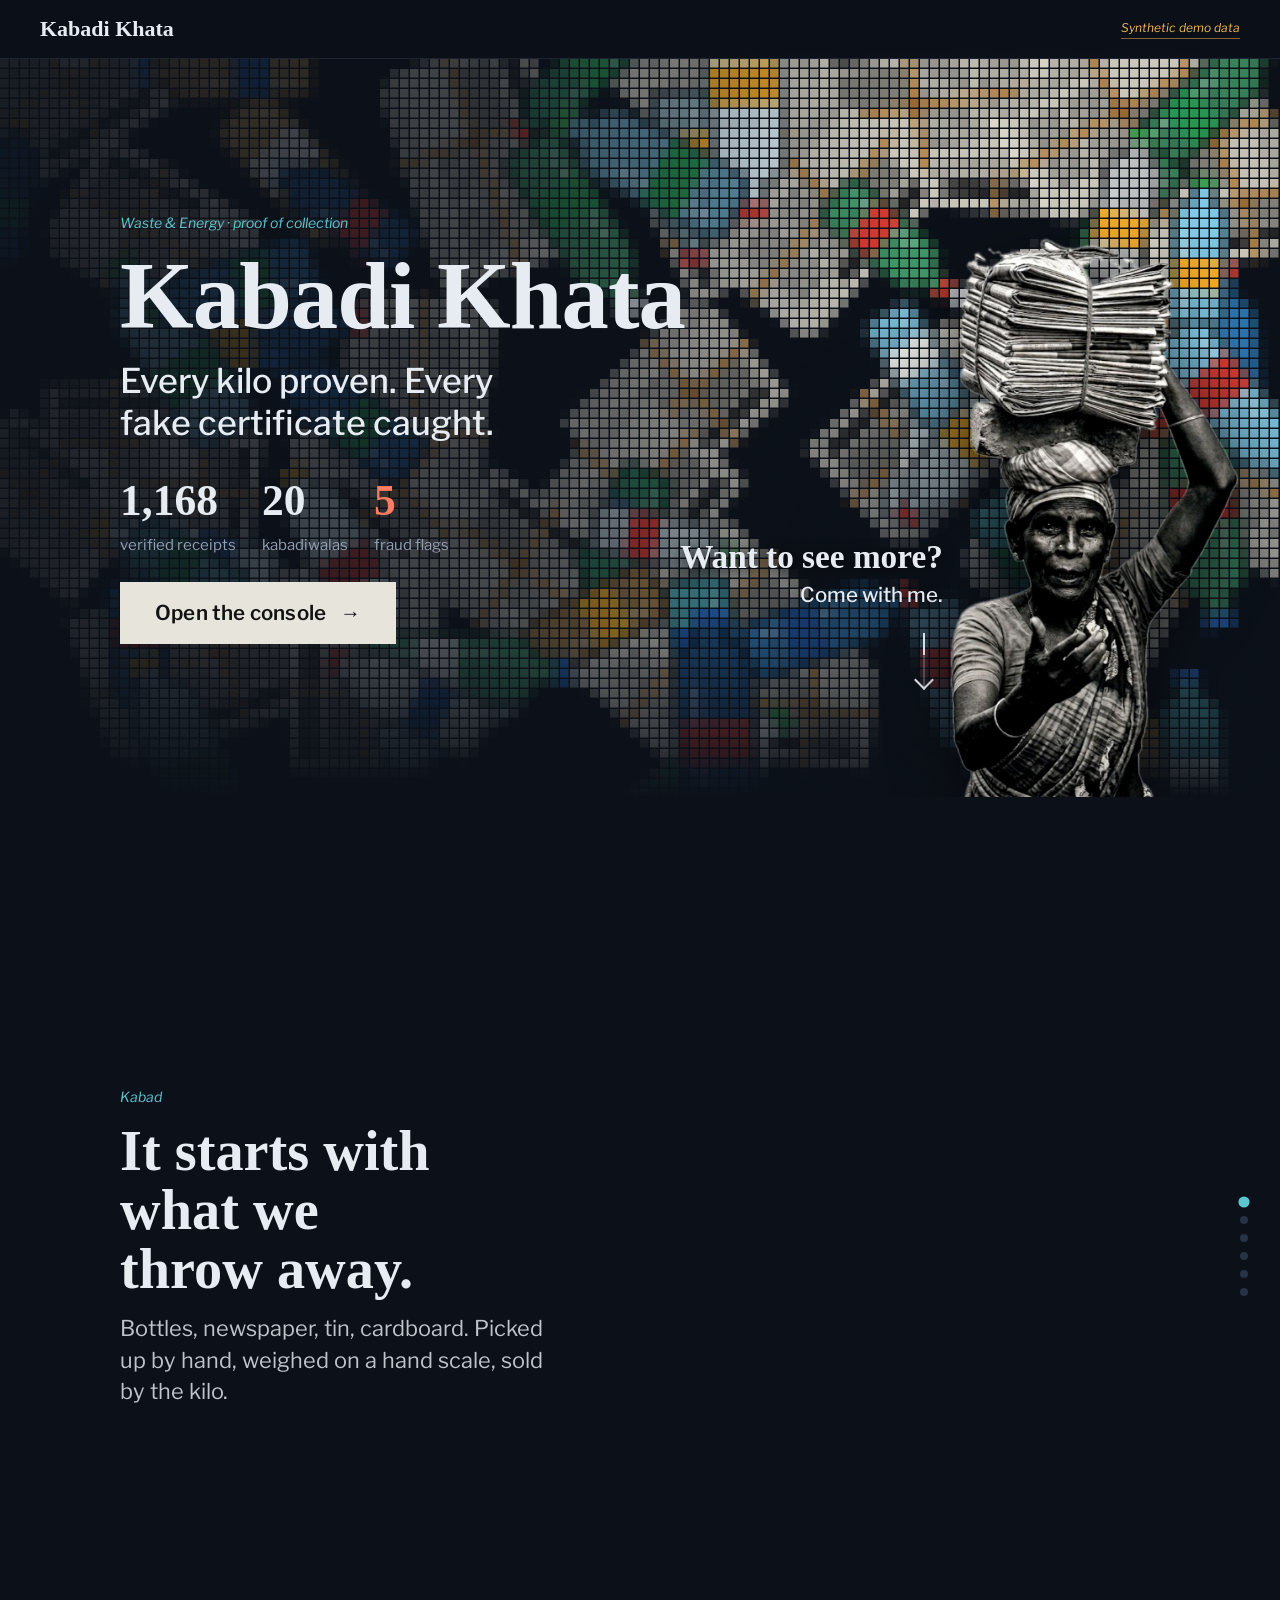
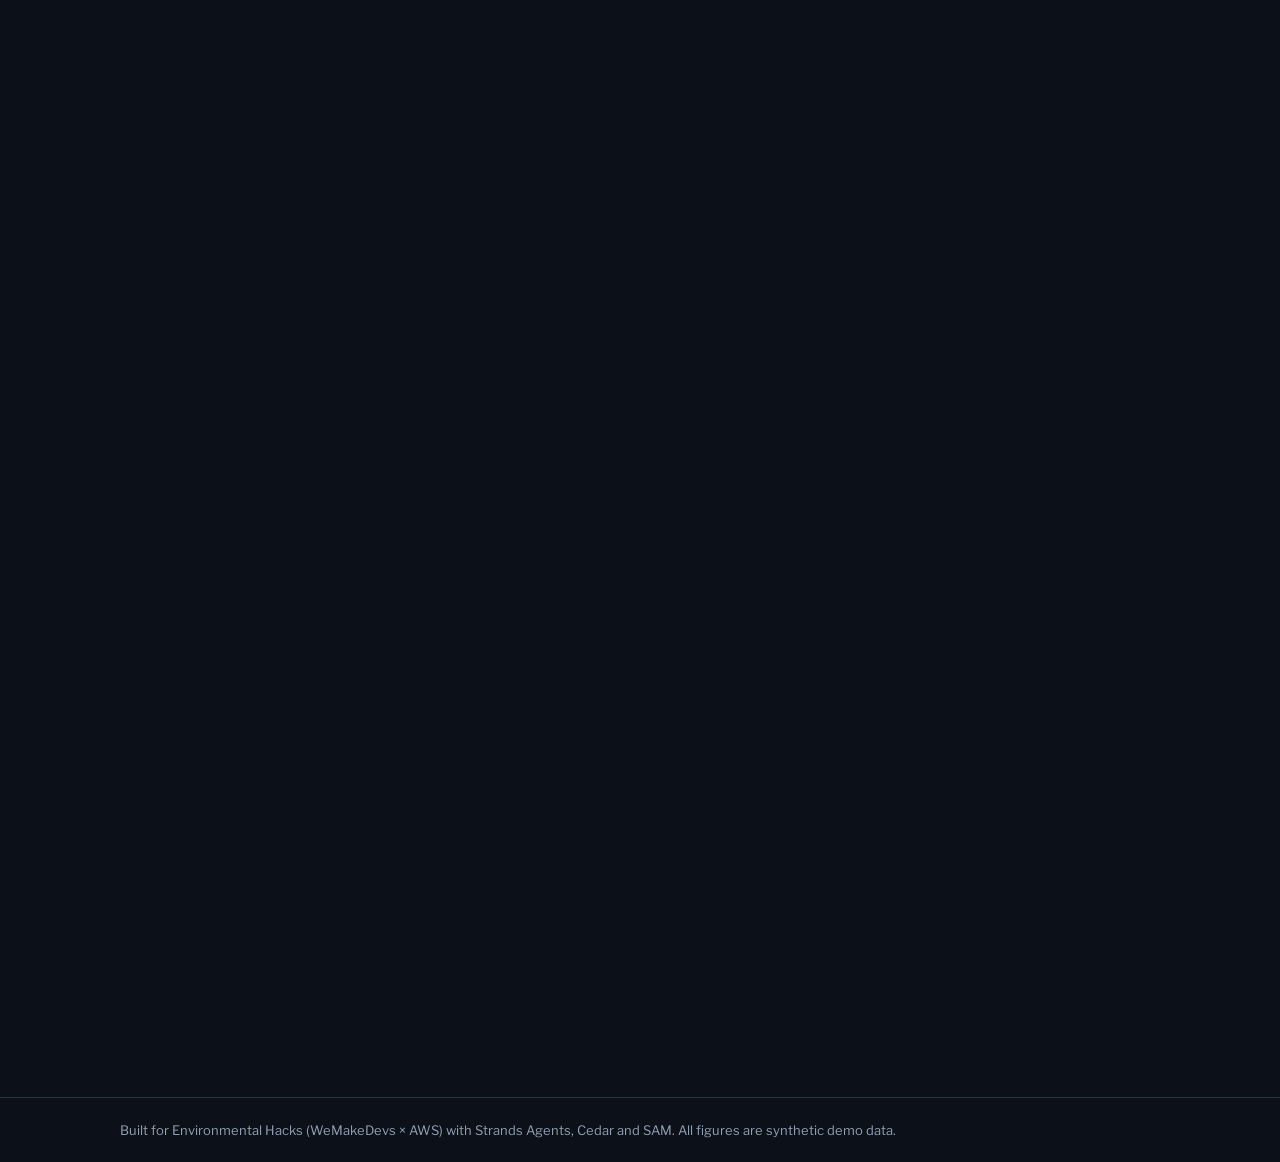
==== commit c8ff40db: "Landing: she invites you down - cut-out of the woman with "Want to see more? Come with me."" ====
--- a/web/index.html
+++ b/web/index.html
@@ -30,7 +30,10 @@
         <a class="btn btn-primary btn-lg" href="console.html">Open the console <span class="arr">→</span></a>
       </div>
     </div>
-    <a class="scroll-cue" href="#how"><span>Want to dive in?</span><i aria-hidden="true"></i></a>
+    <a class="come" href="#how">
+      <span class="come-text"><b>Want to see more?</b><span>Come with me.</span><i aria-hidden="true"></i></span>
+      <img src="img/kabadiwala-calling.png" alt="A woman carrying a bundle of newspapers on her head, reaching out to you">
+    </a>
   </section>
 
   <!-- Scroll story: the stage stays pinned; scrolling drives every scene (story.js). -->
--- a/web/style.css
+++ b/web/style.css
@@ -183,3 +183,29 @@
 .hint { bottom: auto; top: 18px; }
 @media (max-width: 700px) { .scroll-cue { bottom: 16px; font-size: 15px; } .scroll-cue i { height: 40px; } }
 @media (prefers-reduced-motion: reduce) { html { scroll-behavior: auto; } .scroll-cue i::before { animation: none; top: 0; height: 100%; } }
+
+/* she invites you down: bottom-right of the hero, rising from its edge */
+.come { position: absolute; right: max(clamp(16px, 4vw, 40px), calc((100% - 1240px) / 2)); bottom: 0; z-index: 3; display: flex; align-items: flex-end; gap: 6px;
+  color: var(--fg); text-decoration: none; }
+.come::before { content: ""; position: absolute; inset: -12% -20% 0 -30%; z-index: -1; pointer-events: none;
+  background: radial-gradient(ellipse 60% 70% at 62% 70%, color-mix(in srgb, var(--bg) 92%, transparent), transparent 72%); }
+.come img { height: min(66vh, 560px); width: auto; display: block; filter: drop-shadow(0 18px 30px rgba(0,0,0,.6)) contrast(1.05);
+  animation: come-up .9s cubic-bezier(.2,.7,.2,1) .2s both; transform-origin: 50% 100%; }
+.come-text { display: grid; justify-items: end; text-align: right; gap: 4px; margin-bottom: 12vh; text-shadow: 0 2px 14px rgba(0,0,0,.9);
+  animation: come-up .9s cubic-bezier(.2,.7,.2,1) .5s both; }
+.come-text b { font-family: var(--font-display); font-weight: 700; font-size: clamp(26px, 2.6vw, 38px); line-height: 1.05; white-space: nowrap; }
+.come-text span { font-size: clamp(18px, 1.6vw, 22px); font-weight: 500; }
+.come-text i { position: relative; width: 2px; height: 56px; margin: 18px 18px 0 0; background: color-mix(in srgb, var(--fg) 25%, transparent); }
+.come-text i::before { content: ""; position: absolute; left: 0; top: 0; width: 100%; height: 40%; background: var(--fg); animation: drip 1.6s cubic-bezier(.6,0,.4,1) infinite; }
+.come-text i::after { content: ""; position: absolute; left: 50%; bottom: 0; width: 12px; height: 12px; border-right: 2px solid var(--fg); border-bottom: 2px solid var(--fg);
+  transform: translate(-50%, -2px) rotate(45deg); }
+.come:hover img { transform: translateY(-6px); transition: transform .3s; }
+.come:hover .come-text b { text-decoration: underline; text-underline-offset: 6px; text-decoration-thickness: 2px; }
+@keyframes come-up { from { opacity: 0; transform: translateY(40px); } to { opacity: 1; transform: none; } }
+@media (max-width: 900px) {   /* phones: she sits small in the corner, the words stay readable */
+  .come img { height: 34vh; }
+  .come-text { margin-bottom: 4vh; }
+  .come-text b { font-size: 20px; } .come-text span { font-size: 15px; } .come-text i { height: 36px; }
+}
+@media (max-width: 700px) { .hero-copy { bottom: calc(34vh + 8px); } }
+@media (prefers-reduced-motion: reduce) { .come img, .come-text { animation: none; } .come-text i::before { animation: none; height: 100%; } }
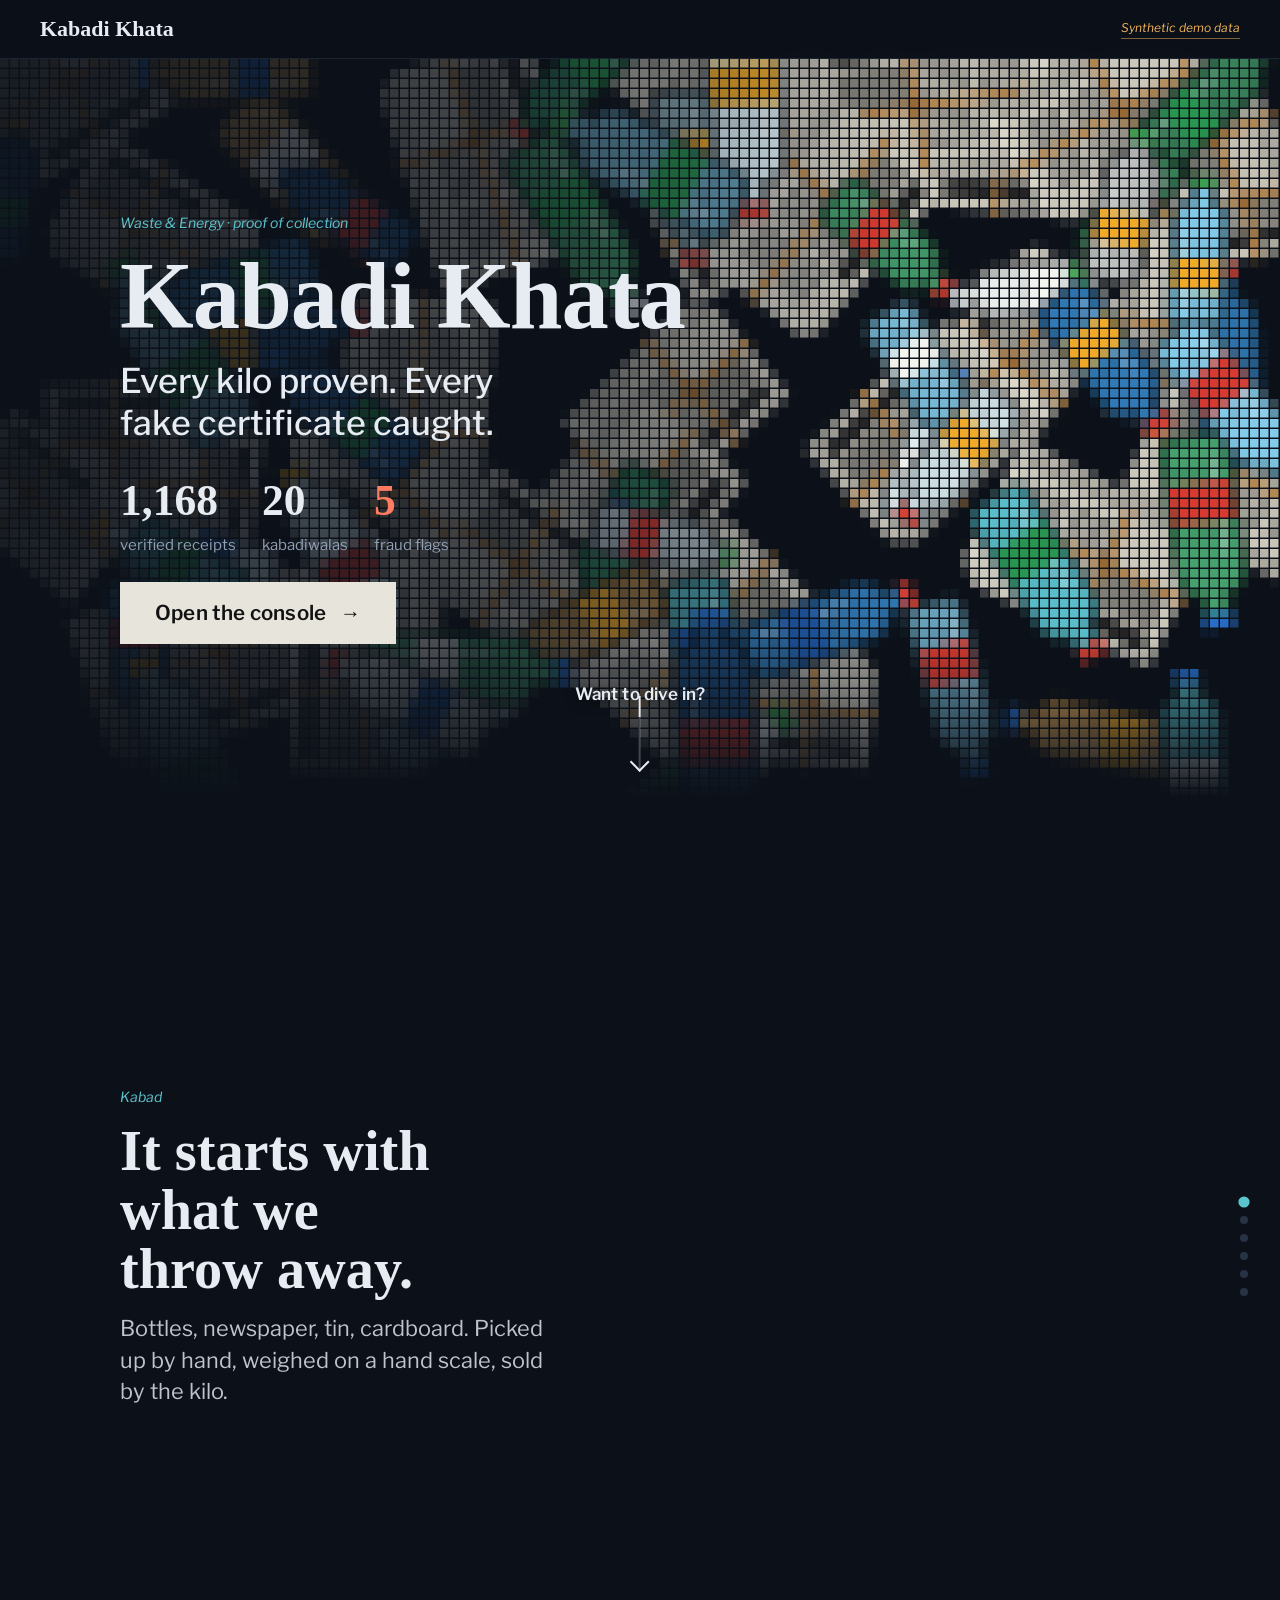
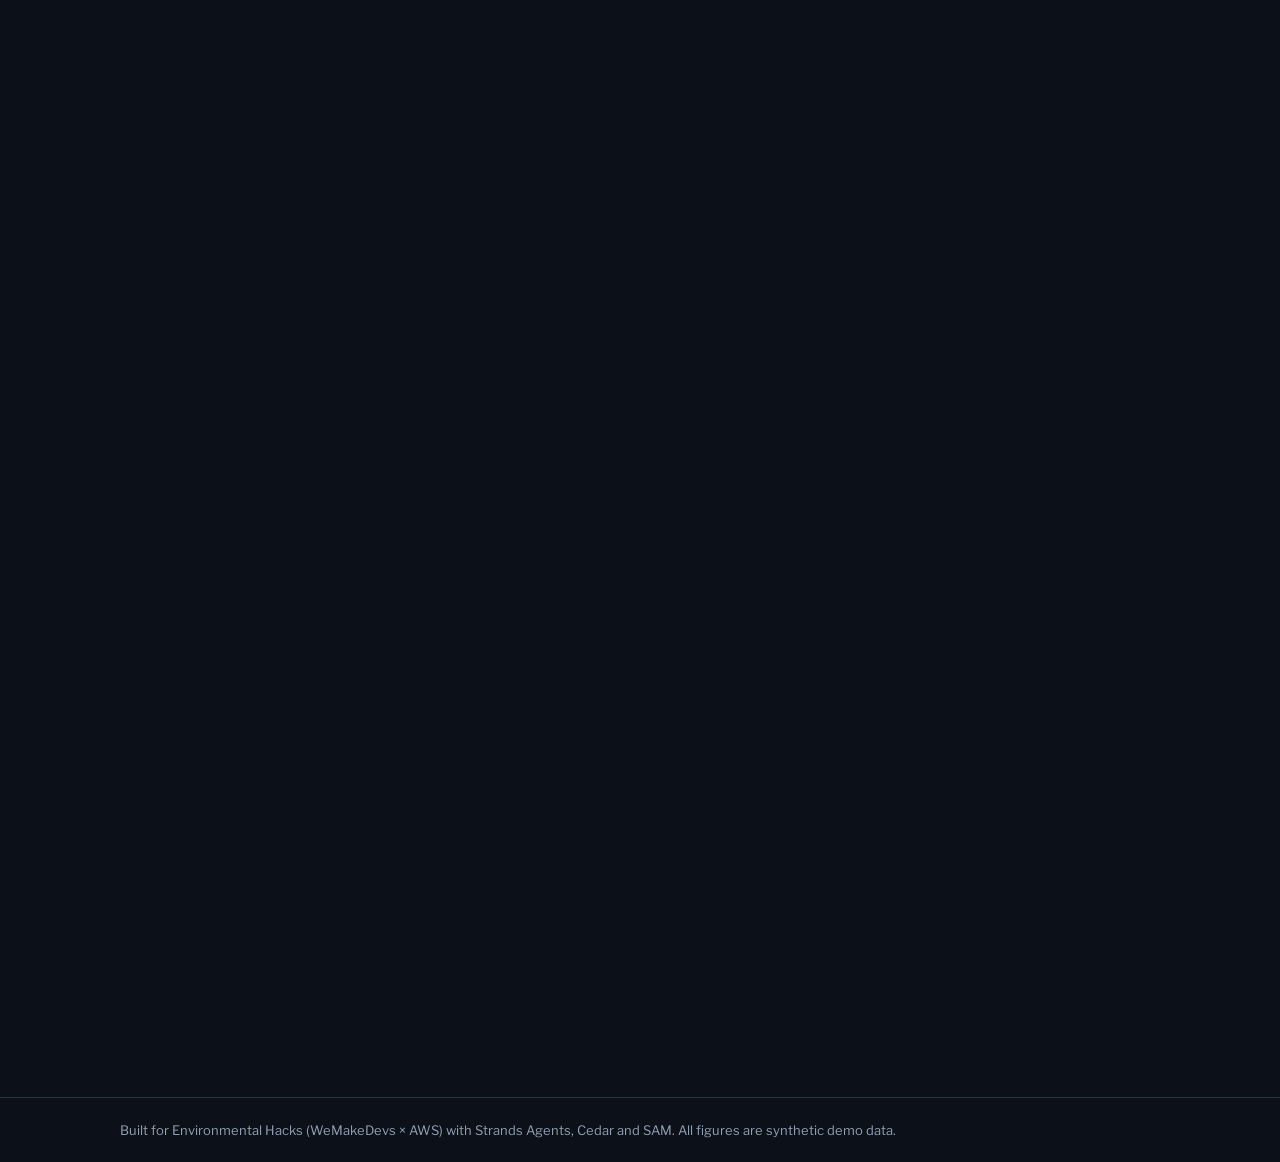
==== commit aed749cb: "Landing: back to the "Want to dive in?" cue, without the cut-out" ====
--- a/web/index.html
+++ b/web/index.html
@@ -30,10 +30,7 @@
         <a class="btn btn-primary btn-lg" href="console.html">Open the console <span class="arr">→</span></a>
       </div>
     </div>
-    <a class="come" href="#how">
-      <span class="come-text"><b>Want to see more?</b><span>Come with me.</span><i aria-hidden="true"></i></span>
-      <img src="img/kabadiwala-calling.png" alt="A woman carrying a bundle of newspapers on her head, reaching out to you">
-    </a>
+    <a class="scroll-cue" href="#how"><span>Want to dive in?</span><i aria-hidden="true"></i></a>
   </section>
 
   <!-- Scroll story: the stage stays pinned; scrolling drives every scene (story.js). -->
--- a/web/style.css
+++ b/web/style.css
@@ -183,29 +183,3 @@
 .hint { bottom: auto; top: 18px; }
 @media (max-width: 700px) { .scroll-cue { bottom: 16px; font-size: 15px; } .scroll-cue i { height: 40px; } }
 @media (prefers-reduced-motion: reduce) { html { scroll-behavior: auto; } .scroll-cue i::before { animation: none; top: 0; height: 100%; } }
-
-/* she invites you down: bottom-right of the hero, rising from its edge */
-.come { position: absolute; right: max(clamp(16px, 4vw, 40px), calc((100% - 1240px) / 2)); bottom: 0; z-index: 3; display: flex; align-items: flex-end; gap: 6px;
-  color: var(--fg); text-decoration: none; }
-.come::before { content: ""; position: absolute; inset: -12% -20% 0 -30%; z-index: -1; pointer-events: none;
-  background: radial-gradient(ellipse 60% 70% at 62% 70%, color-mix(in srgb, var(--bg) 92%, transparent), transparent 72%); }
-.come img { height: min(66vh, 560px); width: auto; display: block; filter: drop-shadow(0 18px 30px rgba(0,0,0,.6)) contrast(1.05);
-  animation: come-up .9s cubic-bezier(.2,.7,.2,1) .2s both; transform-origin: 50% 100%; }
-.come-text { display: grid; justify-items: end; text-align: right; gap: 4px; margin-bottom: 12vh; text-shadow: 0 2px 14px rgba(0,0,0,.9);
-  animation: come-up .9s cubic-bezier(.2,.7,.2,1) .5s both; }
-.come-text b { font-family: var(--font-display); font-weight: 700; font-size: clamp(26px, 2.6vw, 38px); line-height: 1.05; white-space: nowrap; }
-.come-text span { font-size: clamp(18px, 1.6vw, 22px); font-weight: 500; }
-.come-text i { position: relative; width: 2px; height: 56px; margin: 18px 18px 0 0; background: color-mix(in srgb, var(--fg) 25%, transparent); }
-.come-text i::before { content: ""; position: absolute; left: 0; top: 0; width: 100%; height: 40%; background: var(--fg); animation: drip 1.6s cubic-bezier(.6,0,.4,1) infinite; }
-.come-text i::after { content: ""; position: absolute; left: 50%; bottom: 0; width: 12px; height: 12px; border-right: 2px solid var(--fg); border-bottom: 2px solid var(--fg);
-  transform: translate(-50%, -2px) rotate(45deg); }
-.come:hover img { transform: translateY(-6px); transition: transform .3s; }
-.come:hover .come-text b { text-decoration: underline; text-underline-offset: 6px; text-decoration-thickness: 2px; }
-@keyframes come-up { from { opacity: 0; transform: translateY(40px); } to { opacity: 1; transform: none; } }
-@media (max-width: 900px) {   /* phones: she sits small in the corner, the words stay readable */
-  .come img { height: 34vh; }
-  .come-text { margin-bottom: 4vh; }
-  .come-text b { font-size: 20px; } .come-text span { font-size: 15px; } .come-text i { height: 36px; }
-}
-@media (max-width: 700px) { .hero-copy { bottom: calc(34vh + 8px); } }
-@media (prefers-reduced-motion: reduce) { .come img, .come-text { animation: none; } .come-text i::before { animation: none; height: 100%; } }
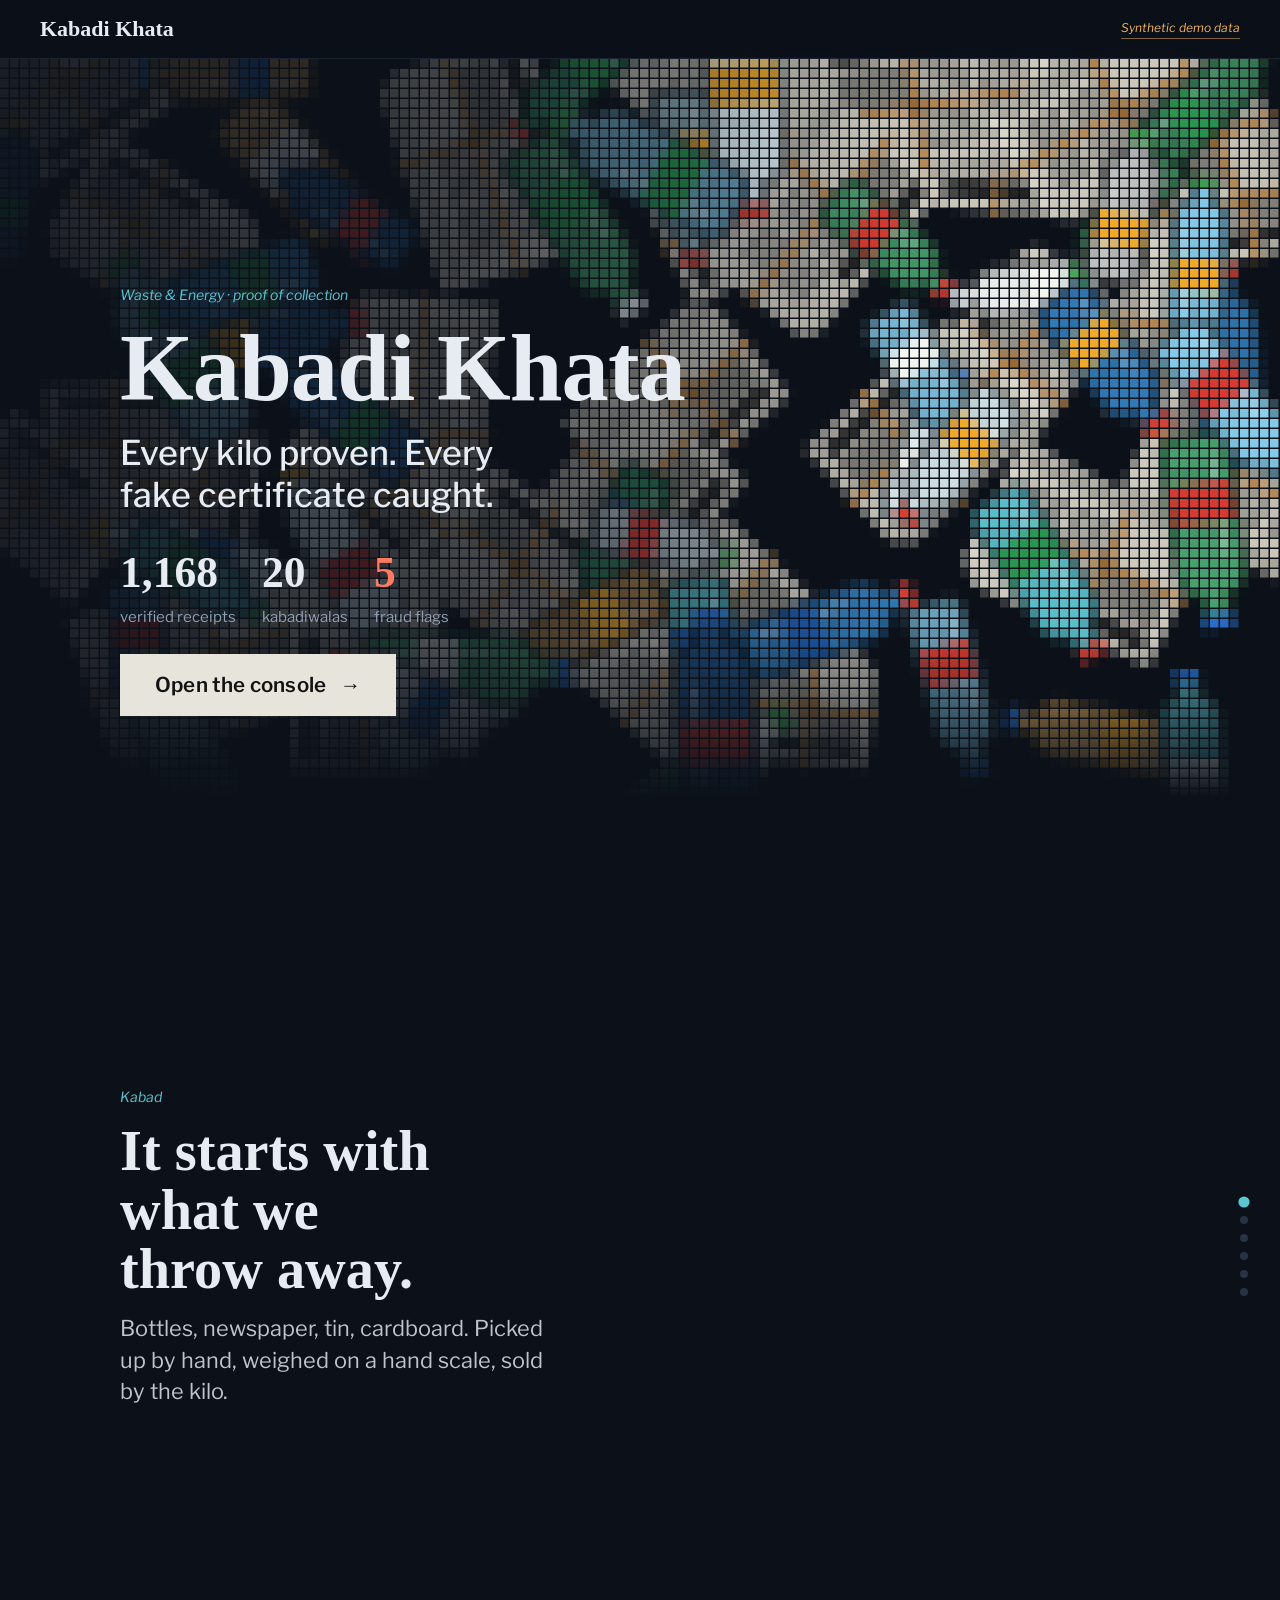
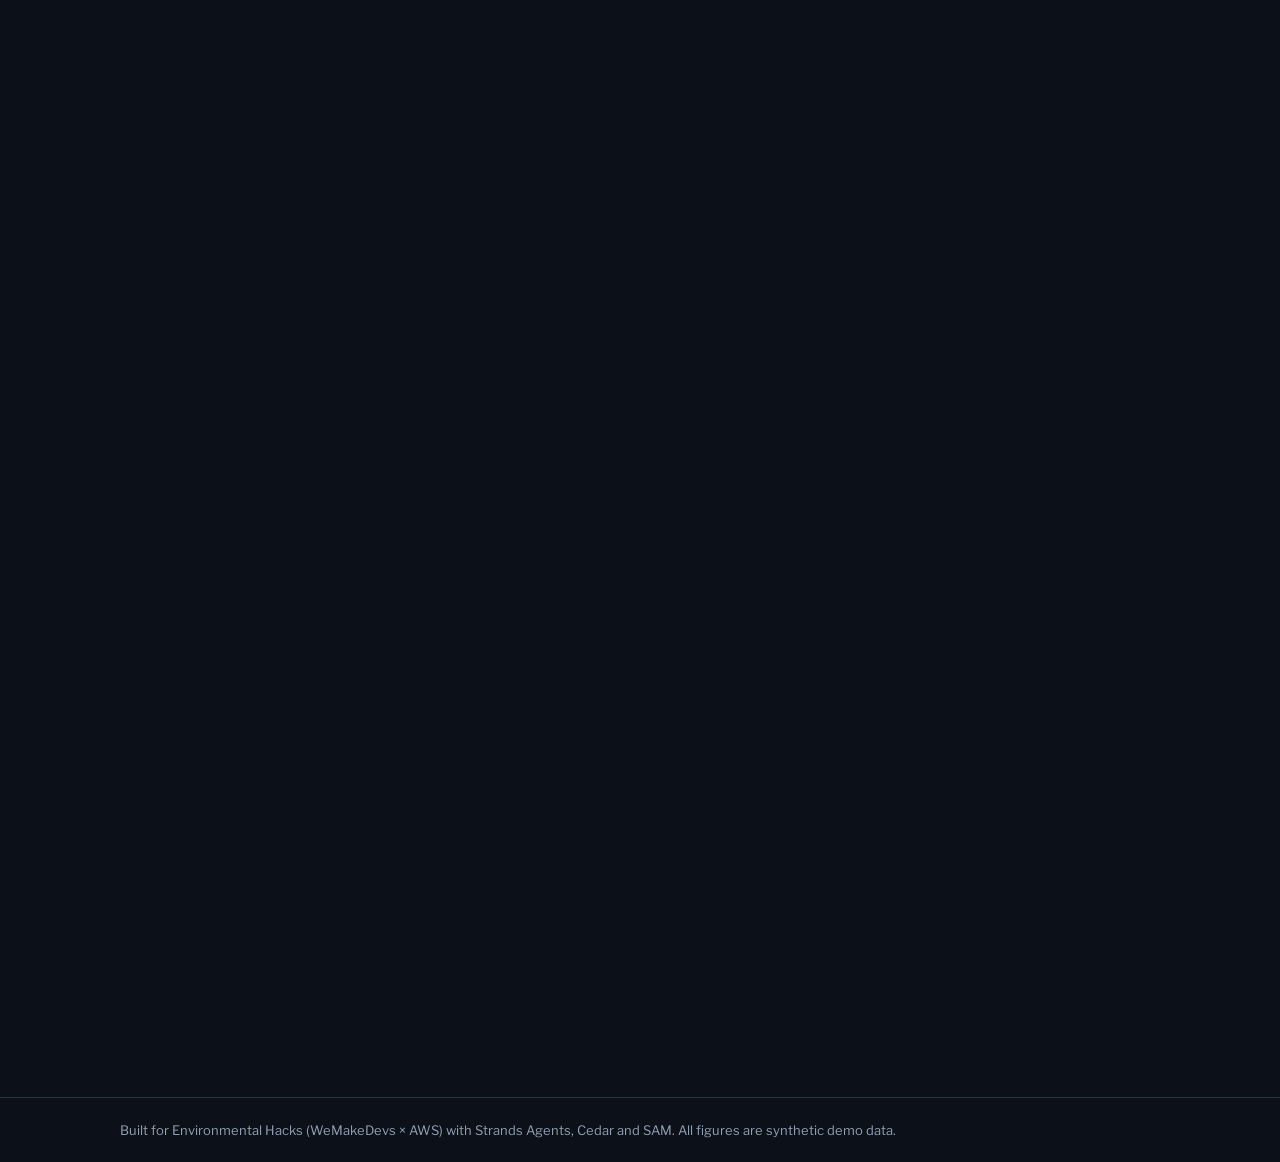
==== commit a86262b3: "Landing: no scroll cue" ====
--- a/web/index.html
+++ b/web/index.html
@@ -30,7 +30,6 @@
         <a class="btn btn-primary btn-lg" href="console.html">Open the console <span class="arr">→</span></a>
       </div>
     </div>
-    <a class="scroll-cue" href="#how"><span>Want to dive in?</span><i aria-hidden="true"></i></a>
   </section>
 
   <!-- Scroll story: the stage stays pinned; scrolling drives every scene (story.js). -->
--- a/web/style.css
+++ b/web/style.css
@@ -51,7 +51,7 @@
 .hero-scrim { position: absolute; inset: 0; pointer-events: none;
   background: linear-gradient(90deg, color-mix(in srgb, var(--bg) 92%, transparent) 0%, color-mix(in srgb, var(--bg) 70%, transparent) 38%, transparent 70%),
               linear-gradient(0deg, var(--bg) 0%, transparent 22%); }
-.hero-copy { position: absolute; left: max(clamp(16px, 4vw, 40px), calc((100% - 1120px) / 2 + clamp(16px, 4vw, 40px))); bottom: clamp(120px, 17vh, 170px); max-width: min(700px, calc(100% - 32px));
+.hero-copy { position: absolute; left: max(clamp(16px, 4vw, 40px), calc((100% - 1120px) / 2 + clamp(16px, 4vw, 40px))); bottom: clamp(40px, 9vh, 96px); max-width: min(700px, calc(100% - 32px));
   display: grid; gap: 18px; pointer-events: none; }
 .hero-copy > * { pointer-events: auto; }
 .eyebrow { font-family: var(--font-body); font-size: 14px; font-style: italic; color: var(--accent); }
@@ -169,17 +169,3 @@
   .hint { display: none; }
 }
 
-/* a reason to scroll: the cue at the bottom of the hero */
-html { scroll-behavior: smooth; }
-.scroll-cue { position: absolute; left: 50%; bottom: 26px; transform: translateX(-50%); z-index: 3; display: grid; justify-items: center; gap: 10px;
-  color: var(--fg); text-decoration: none; font-size: 17px; font-weight: 600; letter-spacing: .01em; text-shadow: 0 2px 12px rgba(0,0,0,.8); white-space: nowrap; text-align: center; }
-.scroll-cue i { position: relative; width: 2px; height: 54px; background: color-mix(in srgb, var(--fg) 25%, transparent); overflow: hidden; }
-.scroll-cue i::before { content: ""; position: absolute; left: 0; top: -40%; width: 100%; height: 40%; background: var(--fg); animation: drip 1.6s cubic-bezier(.6,0,.4,1) infinite; }
-.scroll-cue i::after { content: ""; position: absolute; left: 50%; bottom: 0; width: 12px; height: 12px; border-right: 2px solid var(--fg); border-bottom: 2px solid var(--fg);
-  transform: translate(-50%, -2px) rotate(45deg); }
-.scroll-cue i { overflow: visible; }
-.scroll-cue:hover span { text-decoration: underline; text-underline-offset: 5px; }
-@keyframes drip { 0% { top: -40%; } 100% { top: 100%; } }
-.hint { bottom: auto; top: 18px; }
-@media (max-width: 700px) { .scroll-cue { bottom: 16px; font-size: 15px; } .scroll-cue i { height: 40px; } }
-@media (prefers-reduced-motion: reduce) { html { scroll-behavior: auto; } .scroll-cue i::before { animation: none; top: 0; height: 100%; } }
